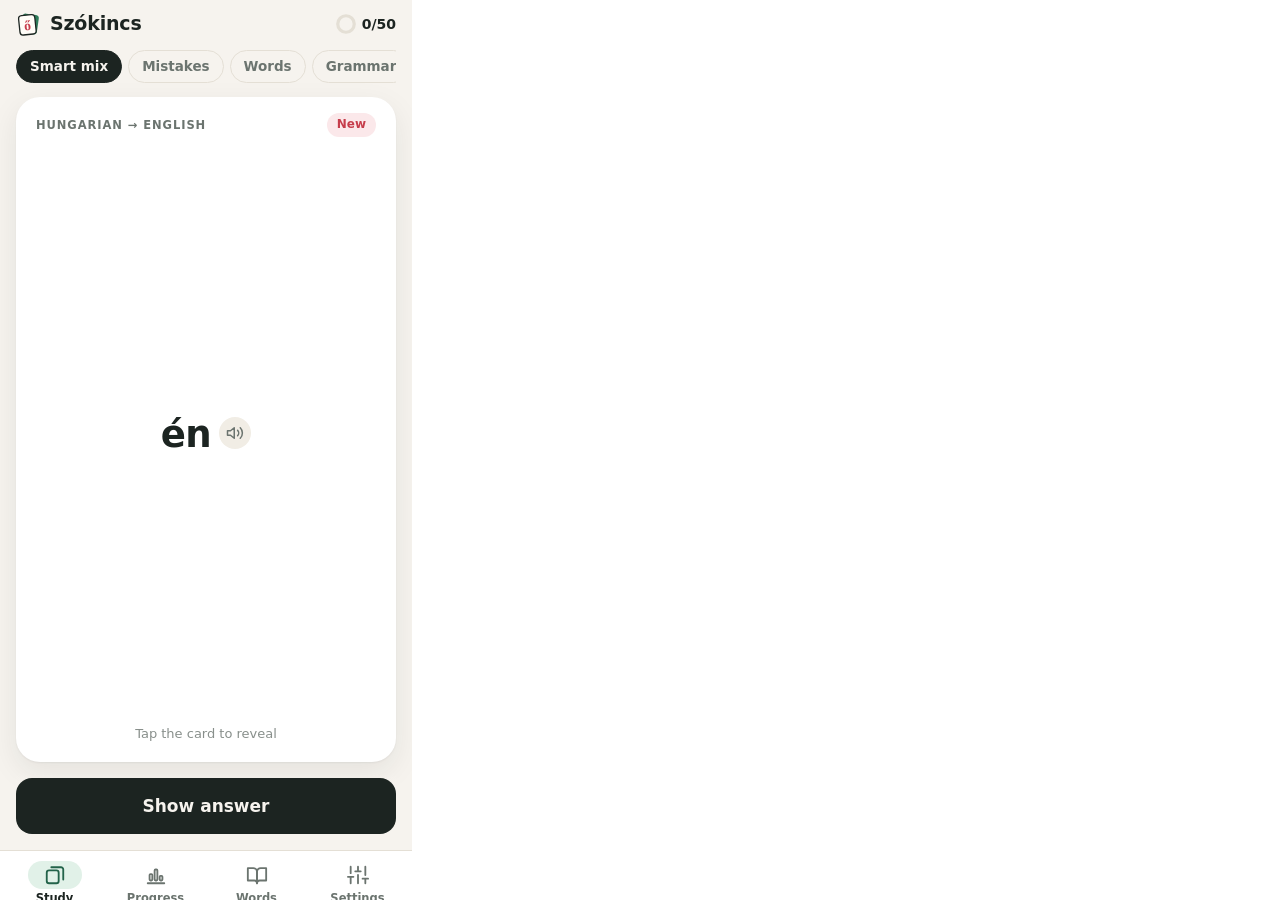
==== tests/shot.html @ 007427b1 "first commit" ====
<!doctype html>
<html lang="en">
  <head>
    <meta charset="utf-8" />
    <title>Szókincs screenshot harness</title>
    <style>
      html, body { margin: 0; height: 100%; overflow: hidden; }
      /* Exactly a Pixel 6a viewport (desktop Chrome can't make windows this narrow). */
      iframe { border: 0; width: 412px; height: 915px; display: block; }
    </style>
  </head>
  <body>
    <iframe id="f" title="app"></iframe>
    <script type="module">
      // Drives the real app into a given state for screenshots:  shot.html?step=revealed&theme=dark
      const p = new URLSearchParams(location.search);
      const step = p.get('step') || 'card';
      const settings = { theme: p.get('theme') || 'light', answerMode: step === 'typing' ? 'type' : 'flip' };
      const DAY = 864e5;
      const days = {};
      // a little fake history so the Progress chart has something to show
      for (let i = 1; i < 14; i++) {
        const d = new Date(Date.now() - i * DAY);
        const k = `${d.getFullYear()}-${String(d.getMonth() + 1).padStart(2, '0')}-${String(d.getDate()).padStart(2, '0')}`;
        const n = [0, 35, 52, 61, 0, 48, 70, 55, 40, 66, 58, 0, 45][i] || 0;
        days[k] = [n, Math.round(n * (0.6 + 0.02 * (i % 7))), Math.round(n / 6)];
      }
      localStorage.clear();
      localStorage.setItem('szokincs:v1', JSON.stringify({ v: 1, cards: {}, log: [], days: step === 'stats' ? days : {}, settings }));
      const f = document.getElementById('f');
      const sleep = (ms) => new Promise((r) => setTimeout(r, ms));
      f.src = '../index.html';
      f.onload = async () => {
        const d = f.contentDocument;
        const $ = (s) => d.querySelector(s);
        const $$ = (s) => [...d.querySelectorAll(s)];
        for (let i = 0; i < 40 && !$('.card'); i++) await sleep(50);
        const grades = ['.btn.good', '.btn.missed', '.btn.easy', '.btn.good', '.btn.good', '.btn.missed', '.btn.easy'];
        const answerN = async (n, until) => {
          for (let i = 0; i < n; i++) {
            if (until && until()) return true;
            const inp = $('#answer-input');
            if (inp) {
              inp.value = 'x';
              inp.dispatchEvent(new Event('input'));
              $('.type-row .btn').click();
              await sleep(2);
              $('.actions .btn').click();
            } else {
              $('.btn.primary.big').click();
              await sleep(2);
              $(grades[i % grades.length]).click();
            }
            await sleep(2);
          }
          return until ? until() : true;
        };
        if (step === 'revealed') {
          await answerN(14);
          $('.btn.primary.big').click();
        } else if (step === 'conj') {
          await answerN(400, () => $('.kind') && /Conjugate|Make the form/.test($('.kind').textContent));
          $('.btn.primary.big').click();
        } else if (step === 'ident') {
          await answerN(400, () => $('.kind') && /What does it mean/.test($('.kind').textContent));
          $('.btn.primary.big').click();
        } else if (step === 'typing') {
          await answerN(200, () => !!$('#answer-input'));
          const inp = $('#answer-input');
          inp.value = (p.get('typed') || 'kerek');
          inp.dispatchEvent(new Event('input'));
          if (p.get('submit')) $('.type-row .btn').click();
        } else if (step === 'stats') {
          await answerN(70);
          $$('.tab')[1].click();
        } else if (step === 'words') {
          await answerN(50);
          $$('.tab')[2].click();
          await sleep(30);
          $$('.wrow')[2].click();
        } else if (step === 'grammar') {
          await answerN(30);
          $$('.tab')[2].click();
          await sleep(30);
          $$('.seg-ctl button')[1].click();
          await sleep(30);
          $$('.grow')[13].click();
        } else if (step === 'settings') {
          $$('.tab')[3].click();
        } else if (step === 'mistakes') {
          await answerN(30);
          $$('.mode')[1].click();
          await sleep(10);
          $('.btn.primary.big') && $('.btn.primary.big').click();
        }
        await sleep(100);
        document.title = 'ready';
      };
    </script>
  </body>
</html>
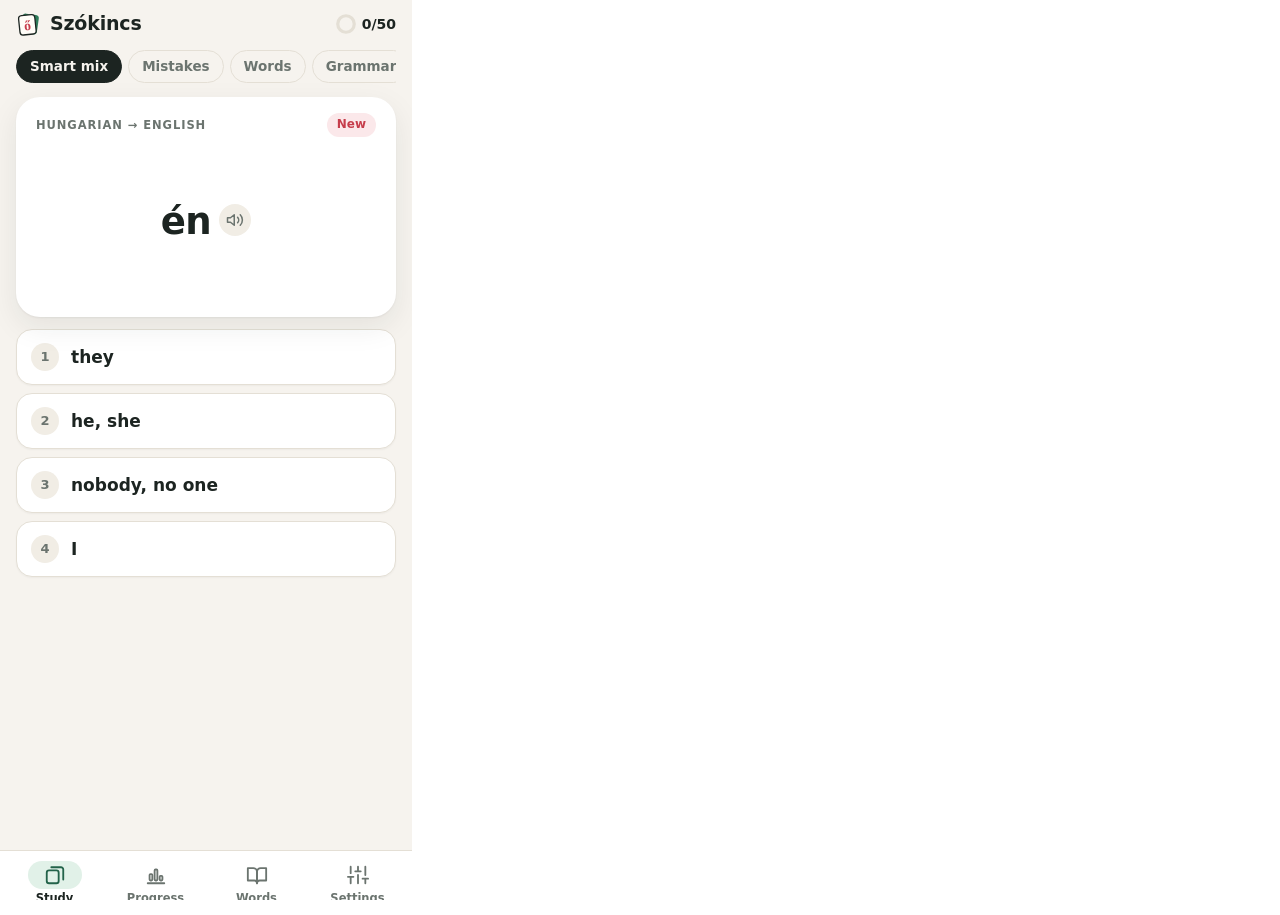
==== commit acf743e3: "Big changes" ====
--- a/tests/shot.html
+++ b/tests/shot.html
@@ -12,13 +12,12 @@
   <body>
     <iframe id="f" title="app"></iframe>
     <script type="module">
-      // Drives the real app into a given state for screenshots:  shot.html?step=revealed&theme=dark
+      // Drives the real app into a given state for screenshots:  shot.html?step=wrong&theme=dark
       const p = new URLSearchParams(location.search);
       const step = p.get('step') || 'card';
-      const settings = { theme: p.get('theme') || 'light', answerMode: step === 'typing' ? 'type' : 'flip' };
+      const settings = { theme: p.get('theme') || 'light', answerMode: step === 'typing' ? 'type' : 'choice' };
       const DAY = 864e5;
       const days = {};
-      // a little fake history so the Progress chart has something to show
       for (let i = 1; i < 14; i++) {
         const d = new Date(Date.now() - i * DAY);
         const k = `${d.getFullYear()}-${String(d.getMonth() + 1).padStart(2, '0')}-${String(d.getDate()).padStart(2, '0')}`;
@@ -26,7 +25,7 @@
         days[k] = [n, Math.round(n * (0.6 + 0.02 * (i % 7))), Math.round(n / 6)];
       }
       localStorage.clear();
-      localStorage.setItem('szokincs:v1', JSON.stringify({ v: 1, cards: {}, log: [], days: step === 'stats' ? days : {}, settings }));
+      localStorage.setItem('szokincs:v1', JSON.stringify({ v: 1, cards: {}, log: [], days: step === 'stats' ? days : {}, mix: {}, settings }));
       const f = document.getElementById('f');
       const sleep = (ms) => new Promise((r) => setTimeout(r, ms));
       f.src = '../index.html';
@@ -35,7 +34,7 @@
         const $ = (s) => d.querySelector(s);
         const $$ = (s) => [...d.querySelectorAll(s)];
         for (let i = 0; i < 40 && !$('.card'); i++) await sleep(50);
-        const grades = ['.btn.good', '.btn.missed', '.btn.easy', '.btn.good', '.btn.good', '.btn.missed', '.btn.easy'];
+        // Answer n cards: pick options in a rotating pattern, sometimes "Too easy".
         const answerN = async (n, until) => {
           for (let i = 0; i < n; i++) {
             if (until && until()) return true;
@@ -44,54 +43,51 @@
               inp.value = 'x';
               inp.dispatchEvent(new Event('input'));
               $('.type-row .btn').click();
-              await sleep(2);
-              $('.actions .btn').click();
-            } else {
-              $('.btn.primary.big').click();
-              await sleep(2);
-              $(grades[i % grades.length]).click();
-            }
+            } else $$('.option')[i % 4].click();
+            await sleep(2);
+            const links = $$('.next-row .mini');
+            if (i % 3 === 0 && links.length) links[0].click();
+            else $('.actions .next').click();
             await sleep(2);
           }
           return until ? until() : true;
         };
-        if (step === 'revealed') {
-          await answerN(14);
-          $('.btn.primary.big').click();
-        } else if (step === 'conj') {
-          await answerN(400, () => $('.kind') && /Conjugate|Make the form/.test($('.kind').textContent));
-          $('.btn.primary.big').click();
-        } else if (step === 'ident') {
-          await answerN(400, () => $('.kind') && /What does it mean/.test($('.kind').textContent));
-          $('.btn.primary.big').click();
+        const kind = () => ($('.kind') ? $('.kind').textContent : '');
+        if (step === 'wrong' || step === 'right') {
+          await answerN(Number(p.get('n') || 12));
+          for (let k = 0; k < 40; k++) {
+            $$('.option')[k % 4].click();
+            await sleep(3);
+            const wasWrong = !!$('.option.wrong');
+            if ((step === 'wrong') === wasWrong) break;
+            $('.actions .next').click();
+            await sleep(3);
+          }
+        } else if (step === 'conj' || step === 'ident' || step === 'make') {
+          const want = { conj: /Conjugate/, ident: /What does it mean/, make: /Make the form/ }[step];
+          await answerN(600, () => want.test(kind()));
+          if (p.get('answer')) {
+            $$('.option')[1].click();
+          }
         } else if (step === 'typing') {
           await answerN(200, () => !!$('#answer-input'));
           const inp = $('#answer-input');
-          inp.value = (p.get('typed') || 'kerek');
+          inp.value = p.get('typed') || 'kerek';
           inp.dispatchEvent(new Event('input'));
           if (p.get('submit')) $('.type-row .btn').click();
         } else if (step === 'stats') {
           await answerN(70);
           $$('.tab')[1].click();
-        } else if (step === 'words') {
-          await answerN(50);
-          $$('.tab')[2].click();
           await sleep(30);
-          $$('.wrow')[2].click();
+          if (p.get('scroll')) d.querySelector('.screen').scrollTop = Number(p.get('scroll'));
         } else if (step === 'grammar') {
-          await answerN(30);
+          await answerN(40);
           $$('.tab')[2].click();
           await sleep(30);
           $$('.seg-ctl button')[1].click();
           await sleep(30);
-          $$('.grow')[13].click();
         } else if (step === 'settings') {
           $$('.tab')[3].click();
-        } else if (step === 'mistakes') {
-          await answerN(30);
-          $$('.mode')[1].click();
-          await sleep(10);
-          $('.btn.primary.big') && $('.btn.primary.big').click();
         }
         await sleep(100);
         document.title = 'ready';
